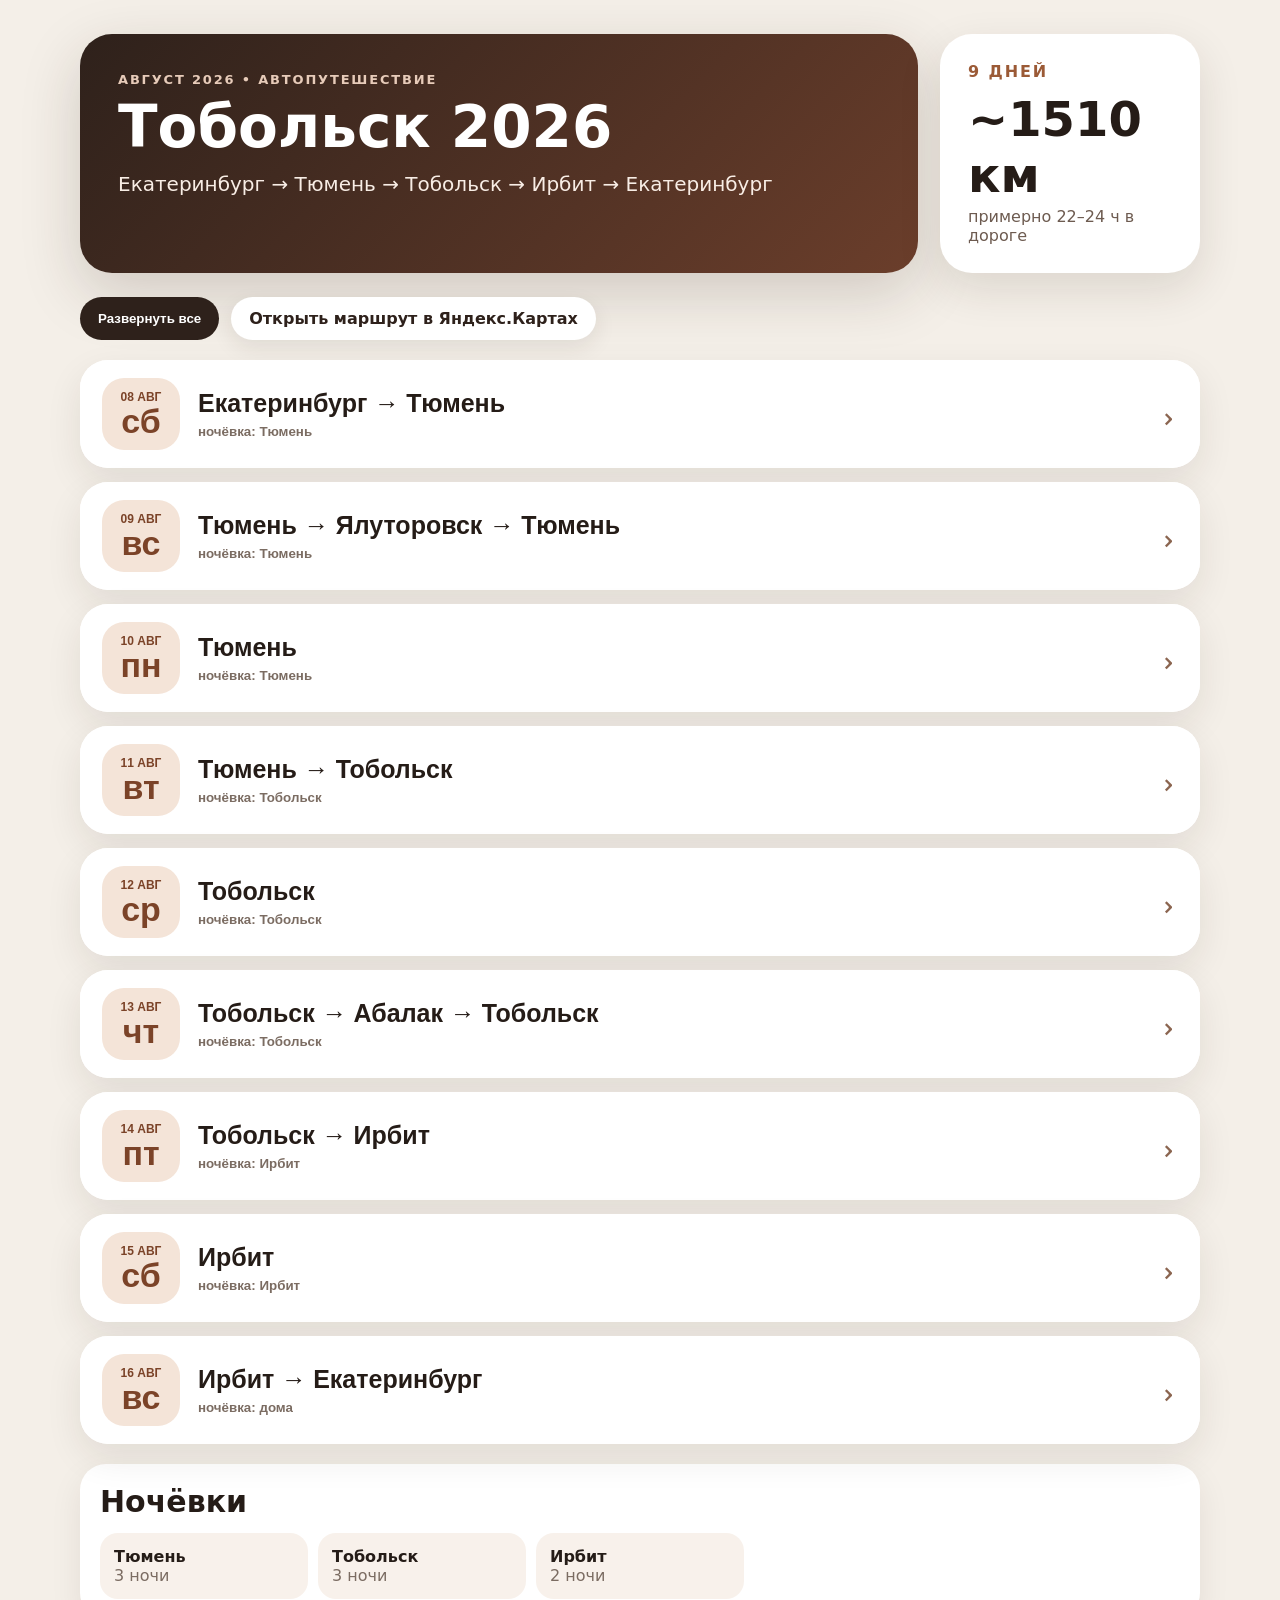
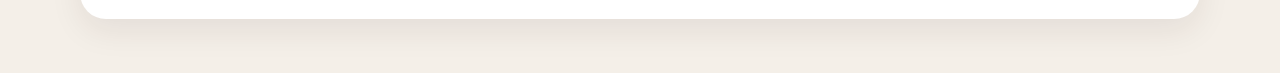
==== index.html @ da64b40c "Update index.html" ====
<!doctype html>
<html lang="ru">
<head>
  <meta charset="utf-8" />
  <meta name="viewport" content="width=device-width, initial-scale=1" />
  <title>Тобольск 2026</title>
  <link rel="stylesheet" href="styles.css" />
</head>
<body>
  <main class="page">
    <header class="hero">
      <div>
        <p class="eyebrow">август 2026 • автопутешествие</p>
        <h1>Тобольск 2026</h1>
        <p class="lead">Екатеринбург → Тюмень → Тобольск → Ирбит → Екатеринбург</p>
      </div>
      <div class="hero-card">
        <span>9 дней</span>
        <strong>~1510 км</strong>
        <small>примерно 22–24 ч в дороге</small>
      </div>
    </header>

    <section class="controls">
      <button id="toggleAll"><span id="toggleAllText">Развернуть все</span></button>
      <a class="map" href="https://yandex.ru/maps/?mode=routes&rtext=56.838011%2C60.597465~57.153033%2C65.534328~56.654728%2C66.312299~57.153033%2C65.534328~58.200024%2C68.263522~58.128611%2C68.594444~58.200024%2C68.263522~57.683819%2C63.057663~56.838011%2C60.597465&rtt=auto&z=6" target="_blank" rel="noreferrer">Открыть маршрут в Яндекс.Картах</a>
    </section>

    <section class="route">

  <section class="day-card" data-city="Тюмень">
    <button class="day-head" aria-expanded="true">
      <div class="date">
        <span>08 авг</span>
        <strong>сб</strong>
      </div>
      <div class="head-text">
        <h2>Екатеринбург → Тюмень</h2>
        <p>ночёвка: Тюмень</p>
      </div>
      <div class="chevron">⌄</div>
    </button>

    <div class="day-body">
      <ol class="timeline">

        <li>
          <div class="time">10:00</div>
          <div class="event">
            <span>выезд из Екатеринбурга, дорога в Тюмень</span>
            <div class="meta">
              <span class="pill">330 км</span>
              <span class="pill">5 ч</span>
            </div>
          </div>
        </li>

        <li>
          <div class="time">16:00</div>
          <div class="event">
            <span>заселение в гостиницу</span>
            <div class="meta"></div>
          </div>
        </li>

        <li>
          <div class="time">вечер</div>
          <div class="event">
            <span>набережная реки Туры, Мост Влюблённых, прогулка по центру</span>
          </div>
        </li>

      </ol>
    </div>
  </section>


  <section class="day-card" data-city="Тюмень">
    <button class="day-head" aria-expanded="true">
      <div class="date">
        <span>09 авг</span>
        <strong>вс</strong>
      </div>
      <div class="head-text">
        <h2>Тюмень → Ялуторовск → Тюмень</h2>
        <p>ночёвка: Тюмень</p>
      </div>
      <div class="chevron">⌄</div>
    </button>

    <div class="day-body">
      <ol class="timeline">

        <li>
          <div class="time">10:00</div>
          <div class="event">
            <span>выезд из Тюмени, дорога в Ялуторовск</span>
              <div class="meta">
              <span class="pill">70 км</span>
              <span class="pill">1 ч</span>
             
            <div class="meta"></div>
          </div>
          </div>
        </li>

        <li>
          <div class="time">день</div>
          <div class="event">
            <span>Ялуторовский острог, исторический центр, купеческие дома, музей декабристов</span>
          </div>
        </li>

        <li>
          <div class="time">18:00</div>
          <div class="event">
            <span>возвращение в Тюмень</span>
             <div class="meta">
              <span class="pill">70 км</span>
              <span class="pill">1 ч</span>
              </div> 
            <div class="meta"></div>
          </div>
        </li>

      </ol>
    </div>
  </section>


  <section class="day-card" data-city="Тюмень">
    <button class="day-head" aria-expanded="true">
      <div class="date">
        <span>10 авг</span>
        <strong>пн</strong>
      </div>
      <div class="head-text">
        <h2>Тюмень</h2>
        <p>ночёвка: Тюмень</p>
      </div>
      <div class="chevron">⌄</div>
    </button>

    <div class="day-body">
      <ol class="timeline">

        <li>
          <div class="time">утро</div>
          <div class="event">
            <span>пешеходная улица Дзержинского и улица Республики</span>
            <div class="meta"></div>
          </div>
        </li>

        <li>
          <div class="time">день</div>
          <div class="event">
            <span>купеческие кварталы, Свято-Троицкий монастырь, музеи</span>
          </div>
        </li>

        <li>
          <div class="time">вечер</div>
          <div class="event">
            <span>прогулка по центру</span>
            <div class="meta"></div>
          </div>
        </li>

      </ol>
    </div>
  </section>


  <section class="day-card" data-city="Тобольск">
    <button class="day-head" aria-expanded="true">
      <div class="date">
        <span>11 авг</span>
        <strong>вт</strong>
      </div>
      <div class="head-text">
        <h2>Тюмень → Тобольск</h2>
        <p>ночёвка: Тобольск</p>
      </div>
      <div class="chevron">⌄</div>
    </button>

    <div class="day-body">
      <ol class="timeline">

        <li>
          <div class="time">10:00</div>
          <div class="event">
            <span>выезд из Тюмени, дорога в Тобольск</span>
            <div class="meta">
              <span class="pill">250 км</span>
              <span class="pill">3,5–4 ч</span>
            </div>
          </div>
        </li>

        <li>
          <div class="time">15:00</div>
          <div class="event">
            <span>заселение Тобольск</span>
          </div>
        </li>

        <li>
          <div class="time">вечер</div>
          <div class="event">
            <span>Красная площадь, Кремль снаружи, смотровые площадки, виды на р.Иртыш</span>
          </div>
        </li>

      </ol>
    </div>
  </section>


  <section class="day-card" data-city="Тобольск">
    <button class="day-head" aria-expanded="true">
      <div class="date">
        <span>12 авг</span>
        <strong>ср</strong>
      </div>
      <div class="head-text">
        <h2>Тобольск</h2>
        <p>ночёвка: Тобольск</p>
      </div>
      <div class="chevron">⌄</div>
    </button>

    <div class="day-body">
      <ol class="timeline">

        <li>
          <div class="time">10:00</div>
          <div class="event">
            <span>Тобольский кремль: Софийский собор, музейная часть кремля, Гостиный двор</span>
            <div class="meta"></div>
          </div>
        </li>

        <li>
          <div class="time">15:00</div>
          <div class="event">
            <span>Прямской взвоз, Нижний посад, Тюремный замок</span>
            <div class="meta"></div>
          </div>
        </li>

        <li>
          <div class="time">вечер</div>
          <div class="event">
            <span>Сад Ермака, прогулка по историческому центру</span>
            <div class="meta"></div>
          </div>
        </li>

      </ol>
    </div>
  </section>


  <section class="day-card" data-city="Тобольск">
    <button class="day-head" aria-expanded="true">
      <div class="date">
        <span>13 авг</span>
        <strong>чт</strong>
      </div>
      <div class="head-text">
        <h2>Тобольск → Абалак → Тобольск</h2>
        <p>ночёвка: Тобольск</p>
      </div>
      <div class="chevron">⌄</div>
    </button>

    <div class="day-body">
      <ol class="timeline">

        <li>
          <div class="time">10:00</div>
          <div class="event">
            <span>выезд из Тобольска, дорога в Абалак</span>
            <div class="meta">
              <span class="pill">30 км</span>
              <span class="pill">0.5 ч</span>
            </div>
          </div>
        </li>

        <li>
          <div class="time">день</div>
          <div class="event">
            <span>Абалакский Знаменский монастырь, обзорные площадки, высокий берег р.Иртыш</span>
            <div class="meta">
              
            </div>
          </div>
        </li>

        <li>
          <div class="time">17:00</div>
          <div class="event">
            <span>возвращение в Тобольск</span>
            <div class="meta">
              <span class="pill">30 км</span>
              <span class="pill">0.5 ч</span>
            </div>
          </div>
        </li>

      </ol>
    </div>
  </section>


  <section class="day-card" data-city="Ирбит">
    <button class="day-head" aria-expanded="true">
      <div class="date">
        <span>14 авг</span>
        <strong>пт</strong>
      </div>
      <div class="head-text">
        <h2>Тобольск → Ирбит</h2>
        <p>ночёвка: Ирбит</p>
      </div>
      <div class="chevron">⌄</div>
    </button>

    <div class="day-body">
      <ol class="timeline">

        <li>
          <div class="time">10:00</div>
          <div class="event">
            <span>выезд из Тобольска, дорога в Ирбит</span>
            <div class="meta">
              <span class="pill">540 км</span>
              <span class="pill">8 ч</span>
            </div>
          </div>
        </li>

        <li>
          <div class="time">20:00</div>
          <div class="event">
            <span>заселение Ирбит, отдых</span>
            <div class="meta"></div>
          </div>
        </li>

      </ol>
    </div>
  </section>


  <section class="day-card" data-city="Ирбит">
    <button class="day-head" aria-expanded="true">
      <div class="date">
        <span>15 авг</span>
        <strong>сб</strong>
      </div>
      <div class="head-text">
        <h2>Ирбит</h2>
        <p>ночёвка: Ирбит</p>
      </div>
      <div class="chevron">⌄</div>
    </button>

    <div class="day-body">
      <ol class="timeline">

        <li>
          <div class="time">утро</div>
          <div class="event">
            <span>Ирбитский государственный музей мотоциклов</span>
            <div class="meta"></div>
          </div>
        </li>

        <li>
          <div class="time">день</div>
          <div class="event">
            <span>музей истории Ирбитской ярмарки, старые торговые ряды, купеческая застройка</span>
            <div class="meta">
              <span class="pill">5–6 ч</span>
            </div>
          </div>
        </li>

        <li>
          <div class="time">вечер</div>
          <div class="event">
            <span>прогулка по центру</span>
            <div class="meta"></div>
          </div>
        </li>

      </ol>
    </div>
  </section>


  <section class="day-card" data-city="дома">
    <button class="day-head" aria-expanded="true">
      <div class="date">
        <span>16 авг</span>
        <strong>вс</strong>
      </div>
      <div class="head-text">
        <h2>Ирбит → Екатеринбург</h2>
        <p>ночёвка: дома</p>
      </div>
      <div class="chevron">⌄</div>
    </button>

    <div class="day-body">
      <ol class="timeline">


        <li>
          <div class="time">10:00</div>
          <div class="event">
            <span>выезд из Ирбита, дорога в Екатеринбург</span>
            <div class="meta">
              <span class="pill">200 км</span>
              <span class="pill">3 ч</span>
            </div>
          </div>
        </li>

        <li>
          <div class="time">вечер</div>
          <div class="event">
            <span>дом, милый дом</span>
            <div class="meta"></div>
          </div>
        </li>

      </ol>
    </div>
  </section>

</section>

    <section class="booking">
      <h2>Ночёвки</h2>
      <div class="nights">
        <div><strong>Тюмень</strong><span>3 ночи</span></div>
        <div><strong>Тобольск</strong><span>3 ночи</span></div>
        <div><strong>Ирбит</strong><span>2 ночи</span></div>
      </div>
    </section>
  </main>
  <script src="script.js"></script>
</body>
</html>
---- styles.css ----
*{box-sizing:border-box}body{margin:0;font-family:Inter,system-ui,-apple-system,BlinkMacSystemFont,"Segoe UI",sans-serif;background:#f4efe8;color:#251c17}.page{width:min(1120px,calc(100% - 32px));margin:0 auto;padding:34px 0 54px}.hero{display:grid;grid-template-columns:1fr 260px;gap:22px;align-items:stretch;margin-bottom:24px}.hero>div:first-child{background:linear-gradient(135deg,#2e211b,#6b3e2b);color:#fff;border-radius:32px;padding:38px;box-shadow:0 20px 60px rgba(49,31,20,.18)}.eyebrow{text-transform:uppercase;letter-spacing:.14em;font-weight:700;color:#e7cbb9;margin:0 0 14px;font-size:13px}.hero h1{font-size:clamp(30px, 5vw, 58px);line-height:.92;margin:0 0 16px}.lead{font-size:20px;line-height:1.45;max-width:760px;margin:0;color:#f8ede5}.hero-card{border-radius:32px;background:#fff;padding:28px;display:flex;flex-direction:column;justify-content:center;box-shadow:0 16px 44px rgba(49,31,20,.12)}.hero-card span{font-weight:800;color:#9b5a36;text-transform:uppercase;letter-spacing:.12em}.hero-card strong{font-size:48px;margin:10px 0 4px}.hero-card small{font-size:16px;color:#6d5b50}.controls{display:flex;gap:12px;flex-wrap:wrap;margin:16px 0 20px}.controls button,.map{border:0;background:#2e211b;color:#fff;border-radius:999px;padding:12px 18px;font-weight:800;text-decoration:none;cursor:pointer}.map{background:#fff;color:#2e211b;box-shadow:0 8px 22px rgba(49,31,20,.09)}.summary-grid{display:grid;grid-template-columns:repeat(3,1fr);gap:14px;margin-bottom:20px}.summary-grid article,.booking{background:#fff;border-radius:26px;padding:20px;box-shadow:0 12px 32px rgba(49,31,20,.08)}.summary-grid span{text-transform:uppercase;letter-spacing:.12em;color:#9b5a36;font-weight:800;font-size:12px}.summary-grid strong{display:block;font-size:24px;margin:8px 0}.summary-grid p{margin:0;color:#6d5b50}.route{display:grid;gap:14px}.day-card{background:#fff;border-radius:28px;overflow:hidden;box-shadow:0 14px 36px rgba(49,31,20,.09)}.day-head{width:100%;border:0;background:#fff;display:grid;grid-template-columns:78px 1fr 32px;gap:18px;align-items:center;padding:18px 22px;text-align:left;cursor:pointer;color:inherit}.date{height:72px;border-radius:22px;background:#f4e4d8;display:flex;flex-direction:column;align-items:center;justify-content:center;color:#7b4328}.date span{text-transform:uppercase;font-weight:800;font-size:12px}.date strong{font-size:34px;line-height:1}.head-text h2{font-size:25px;margin:0 0 6px}.head-text p{margin:0;color:#7b6c62;font-weight:650}.chevron{font-size:28px;color:#8b6550;transition:.2s}.day-card.collapsed .chevron{transform:rotate(-90deg)}.day-card.collapsed .day-body{display:none}.day-body{padding:0 22px 22px 118px}.timeline{list-style:none;margin:0;padding:0;border-left:2px solid #ead8cb}.timeline li{display:grid;grid-template-columns:86px 1fr;gap:14px;position:relative;padding:0 0 18px 20px}.timeline li:before{content:"";position:absolute;left:-7px;top:6px;width:12px;height:12px;border-radius:50%;background:#9b5a36}.time{font-weight:900;color:#9b5a36}.event span{font-size:17px}.meta{display:flex;gap:8px;margin-top:8px}.pill{display:inline-flex;background:#f5eee8;color:#5c4639;padding:5px 10px;border-radius:999px;font-weight:800;font-size:13px}.booking{margin-top:20px}.booking h2{margin:0 0 14px;font-size:30px}.nights{display:grid;grid-template-columns:repeat(5,1fr);gap:10px}.nights div{background:#f8f1eb;border-radius:18px;padding:14px}.nights strong{display:block}.nights span{color:#7b6c62}@media(max-width:760px){.page{width:min(100% - 20px,1120px);padding-top:12px}.hero{grid-template-columns:1fr}.hero>div:first-child{padding:28px;border-radius:26px}.summary-grid,.nights{grid-template-columns:1fr}.day-head{grid-template-columns:64px 1fr 24px;padding:14px}.date{height:62px}.day-body{padding:0 14px 18px 86px}.timeline li{grid-template-columns:1fr}.time{margin-bottom:-8px}.hero-card strong{font-size:38px}}

.map-section {
  margin: 22px 0 26px;
}

.map-section h2 {
  margin: 0 0 14px;
  font-size: 26px;
}

.map-frame {
  overflow: hidden;
  border-radius: 28px;
  border: 1px solid rgba(45, 42, 36, 0.12);
  box-shadow: 0 20px 60px rgba(45, 42, 36, 0.10);
  background: #fff;
}

.map-frame iframe {
  display: block;
}

.day-card.collapsed .day-body {
  display: none;
}
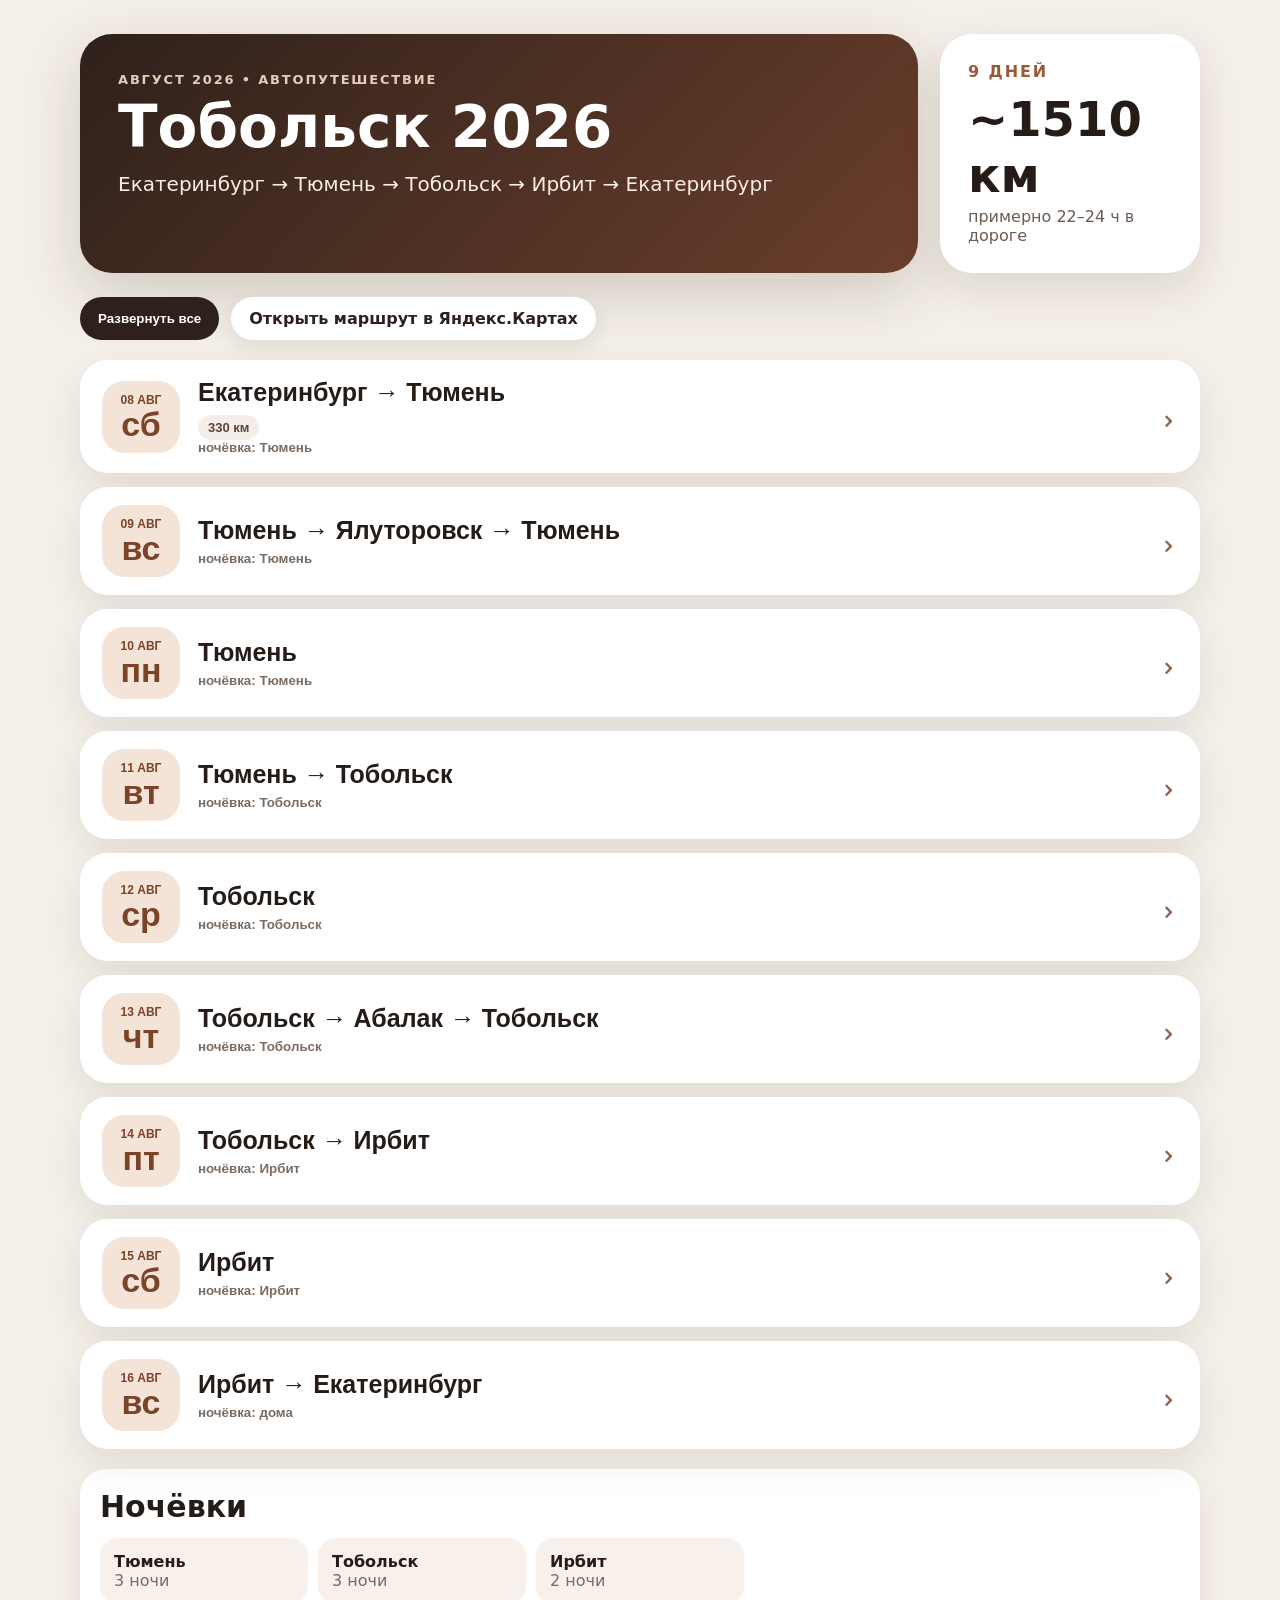
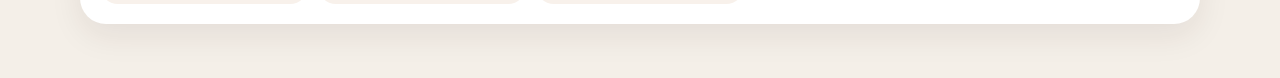
==== commit 1c0cda5b: "Update index.html" ====
--- a/index.html
+++ b/index.html
@@ -36,6 +36,7 @@
       </div>
       <div class="head-text">
         <h2>Екатеринбург → Тюмень</h2>
+        <div class="meta"><span class="pill">330 км</span></div>
         <p>ночёвка: Тюмень</p>
       </div>
       <div class="chevron">⌄</div>
@@ -194,7 +195,7 @@
             <span>выезд из Тюмени, дорога в Тобольск</span>
             <div class="meta">
               <span class="pill">250 км</span>
-              <span class="pill">3,5–4 ч</span>
+              <span class="pill">4 ч</span>
             </div>
           </div>
         </li>
@@ -385,7 +386,7 @@
           <div class="event">
             <span>музей истории Ирбитской ярмарки, старые торговые ряды, купеческая застройка</span>
             <div class="meta">
-              <span class="pill">5–6 ч</span>
+            
             </div>
           </div>
         </li>
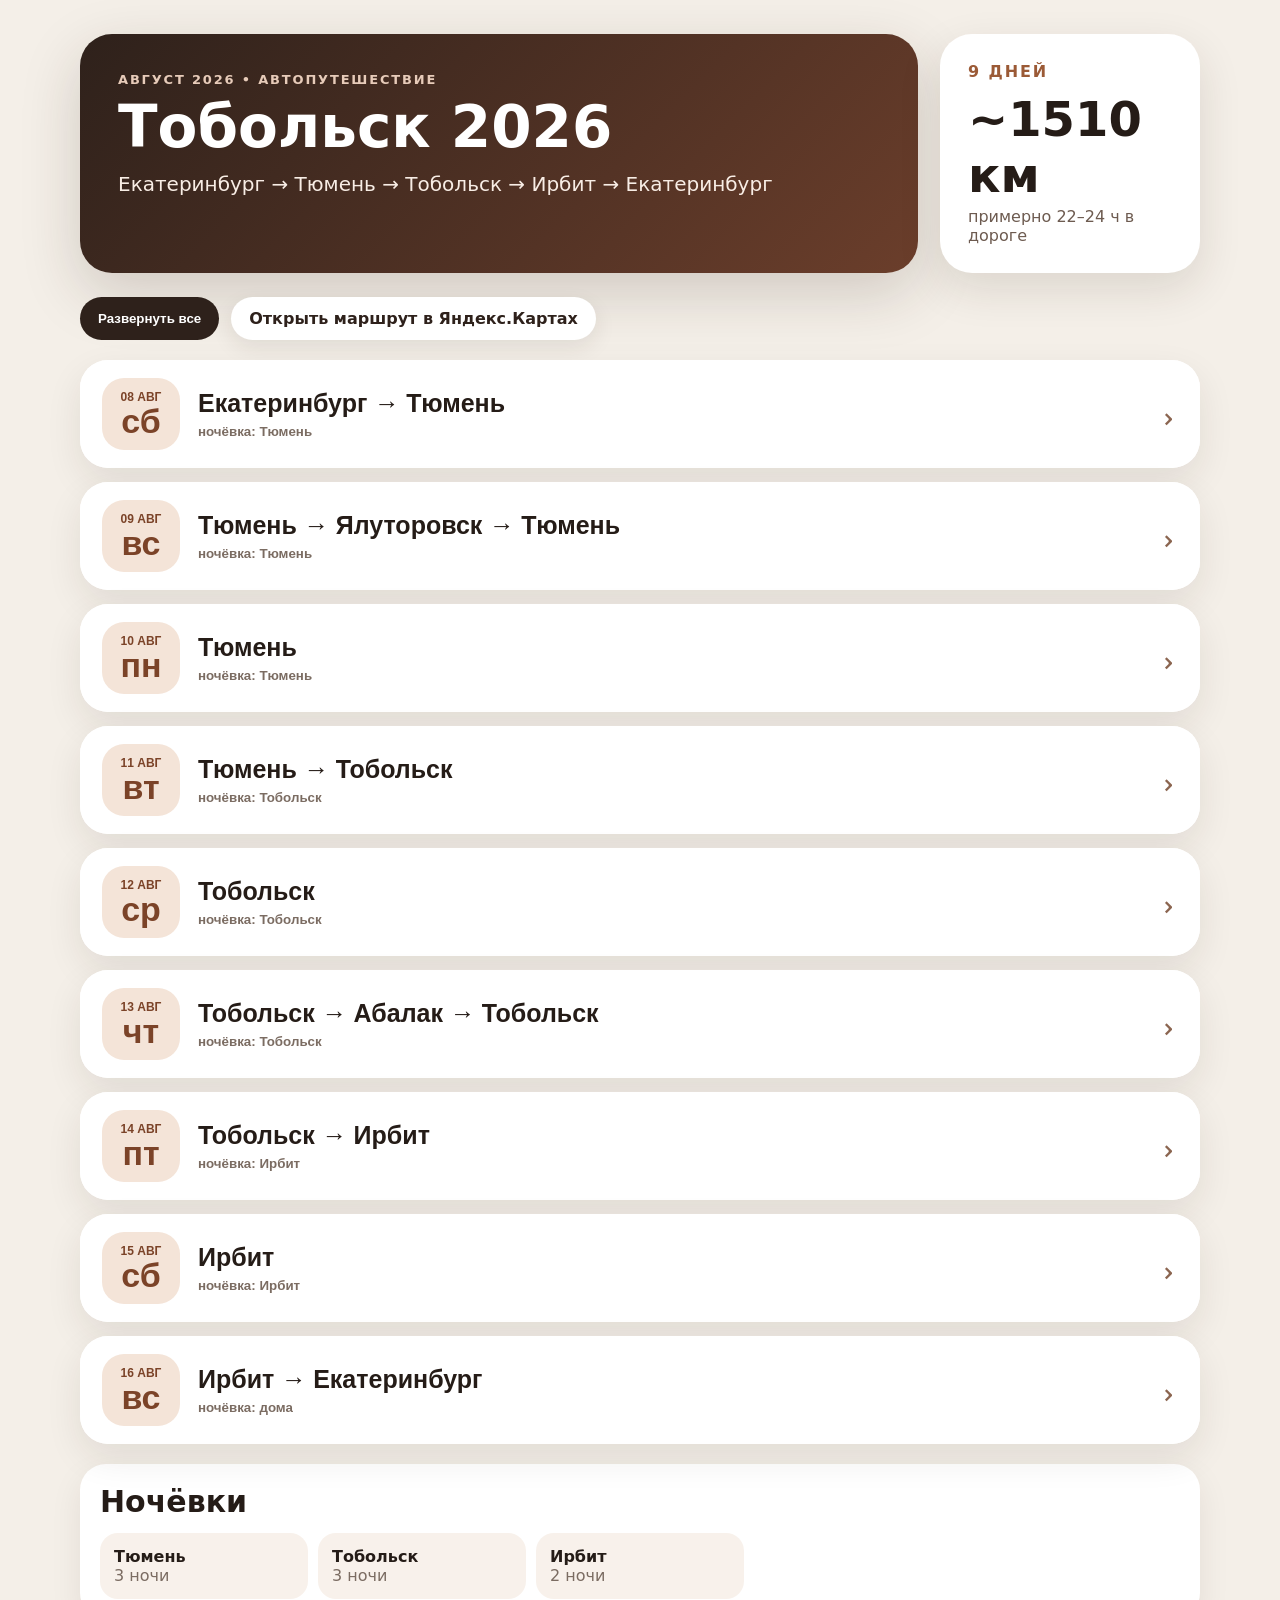
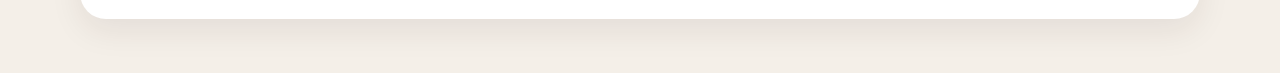
==== commit d4701501: "Update index.html" ====
--- a/index.html
+++ b/index.html
@@ -36,7 +36,6 @@
       </div>
       <div class="head-text">
         <h2>Екатеринбург → Тюмень</h2>
-        <div class="meta"><span class="pill">330 км</span></div>
         <p>ночёвка: Тюмень</p>
       </div>
       <div class="chevron">⌄</div>
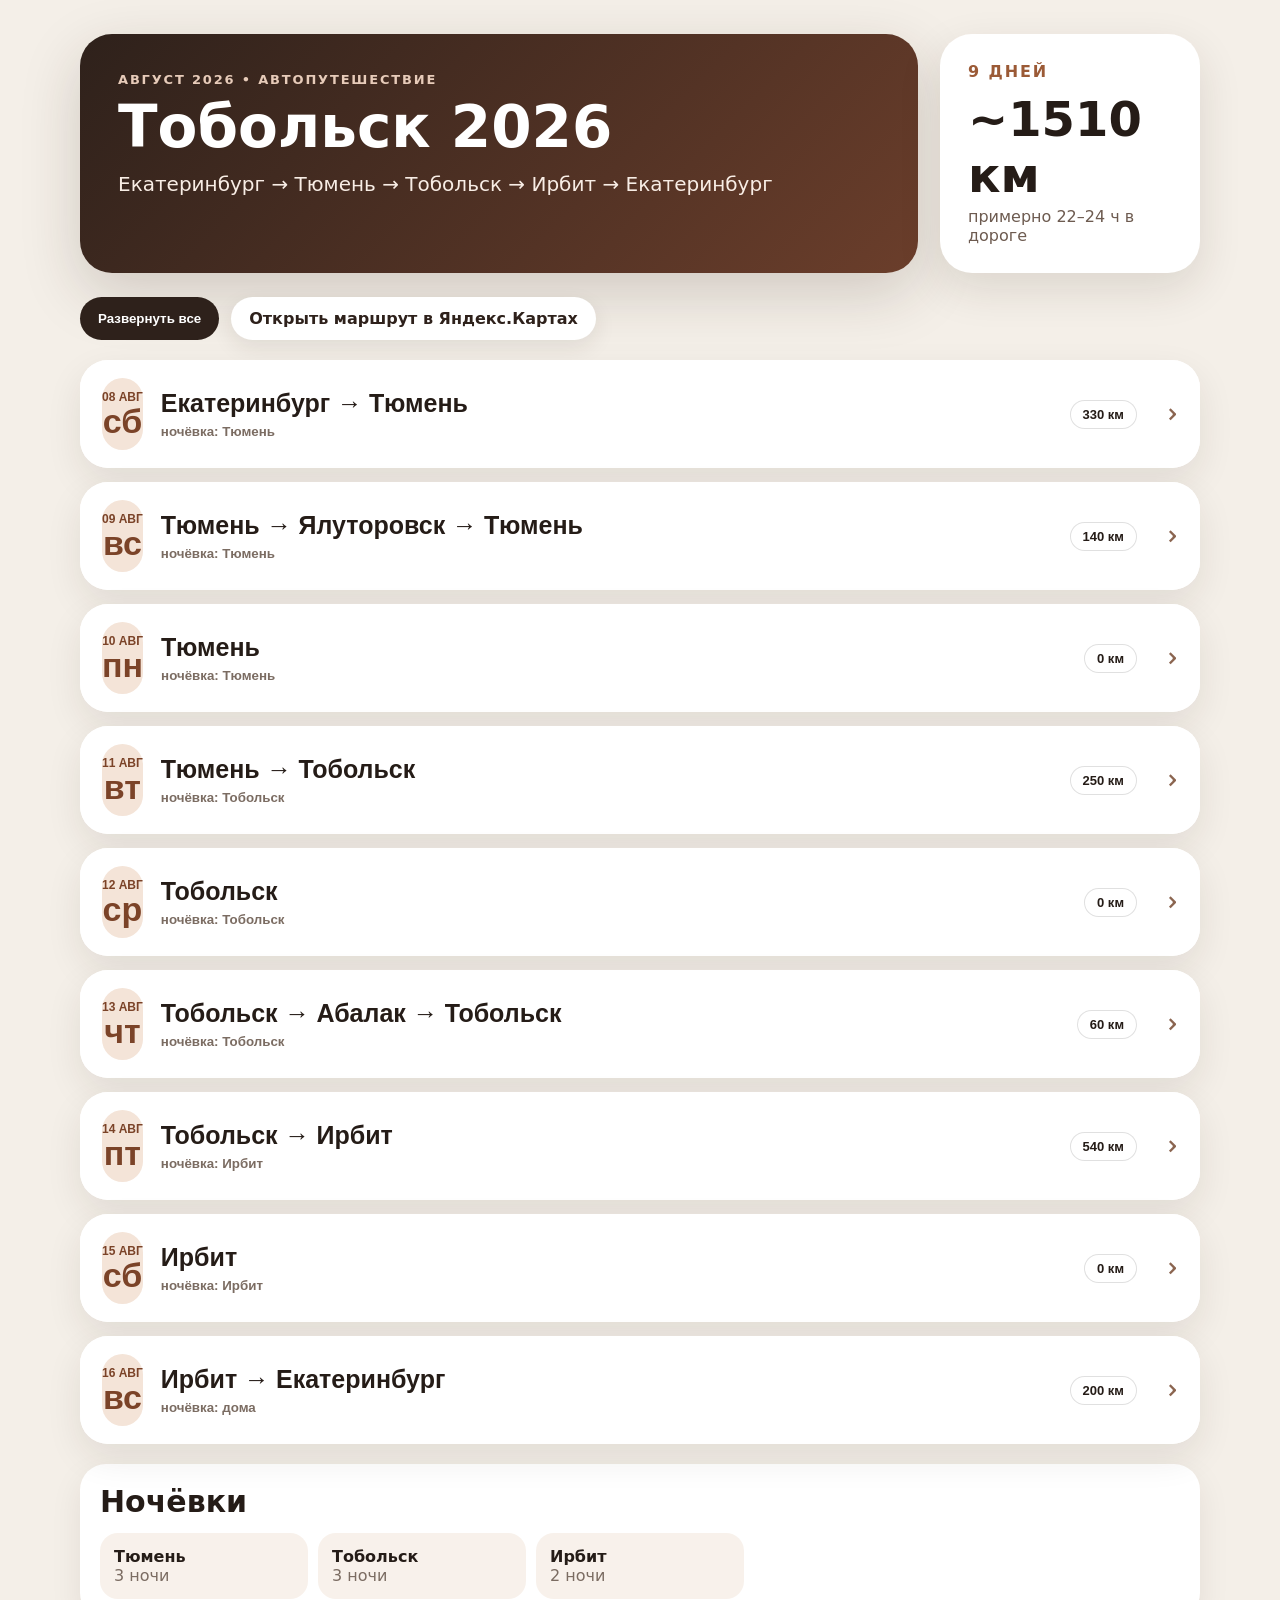
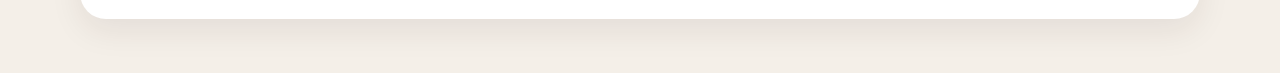
==== commit 51c1694c: "Update index.html" ====
--- a/index.html
+++ b/index.html
@@ -38,6 +38,7 @@
         <h2>Екатеринбург → Тюмень</h2>
         <p>ночёвка: Тюмень</p>
       </div>
+      <div class="day-distance">330 км</div>
       <div class="chevron">⌄</div>
     </button>
 
@@ -85,6 +86,7 @@
         <h2>Тюмень → Ялуторовск → Тюмень</h2>
         <p>ночёвка: Тюмень</p>
       </div>
+      <div class="day-distance">140 км</div>
       <div class="chevron">⌄</div>
     </button>
 
@@ -138,6 +140,7 @@
         <h2>Тюмень</h2>
         <p>ночёвка: Тюмень</p>
       </div>
+      <div class="day-distance">0 км</div>
       <div class="chevron">⌄</div>
     </button>
 
@@ -182,6 +185,7 @@
         <h2>Тюмень → Тобольск</h2>
         <p>ночёвка: Тобольск</p>
       </div>
+      <div class="day-distance">250 км</div>
       <div class="chevron">⌄</div>
     </button>
 
@@ -228,6 +232,7 @@
         <h2>Тобольск</h2>
         <p>ночёвка: Тобольск</p>
       </div>
+      <div class="day-distance">0 км</div>
       <div class="chevron">⌄</div>
     </button>
 
@@ -273,6 +278,7 @@
         <h2>Тобольск → Абалак → Тобольск</h2>
         <p>ночёвка: Тобольск</p>
       </div>
+      <div class="day-distance">60 км</div>
       <div class="chevron">⌄</div>
     </button>
 
@@ -326,6 +332,7 @@
         <h2>Тобольск → Ирбит</h2>
         <p>ночёвка: Ирбит</p>
       </div>
+      <div class="day-distance">540 км</div>
       <div class="chevron">⌄</div>
     </button>
 
@@ -366,6 +373,7 @@
         <h2>Ирбит</h2>
         <p>ночёвка: Ирбит</p>
       </div>
+      <div class="day-distance">0 км</div>
       <div class="chevron">⌄</div>
     </button>
 
@@ -413,6 +421,7 @@
         <h2>Ирбит → Екатеринбург</h2>
         <p>ночёвка: дома</p>
       </div>
+      <div class="day-distance">200 км</div>
       <div class="chevron">⌄</div>
     </button>
 
--- a/styles.css
+++ b/styles.css
@@ -24,3 +24,23 @@
 .day-card.collapsed .day-body {
   display: none;
 }
+
+.day-head {
+  display: flex;
+  align-items: center;
+}
+
+.head-text {
+  flex: 1;
+}
+
+.day-distance {
+  margin-left: auto;
+  padding: 6px 12px;
+  border-radius: 999px;
+  border: 1px solid rgba(0,0,0,.12);
+  background: rgba(255,255,255,.7);
+  font-size: 13px;
+  font-weight: 600;
+  white-space: nowrap;
+}
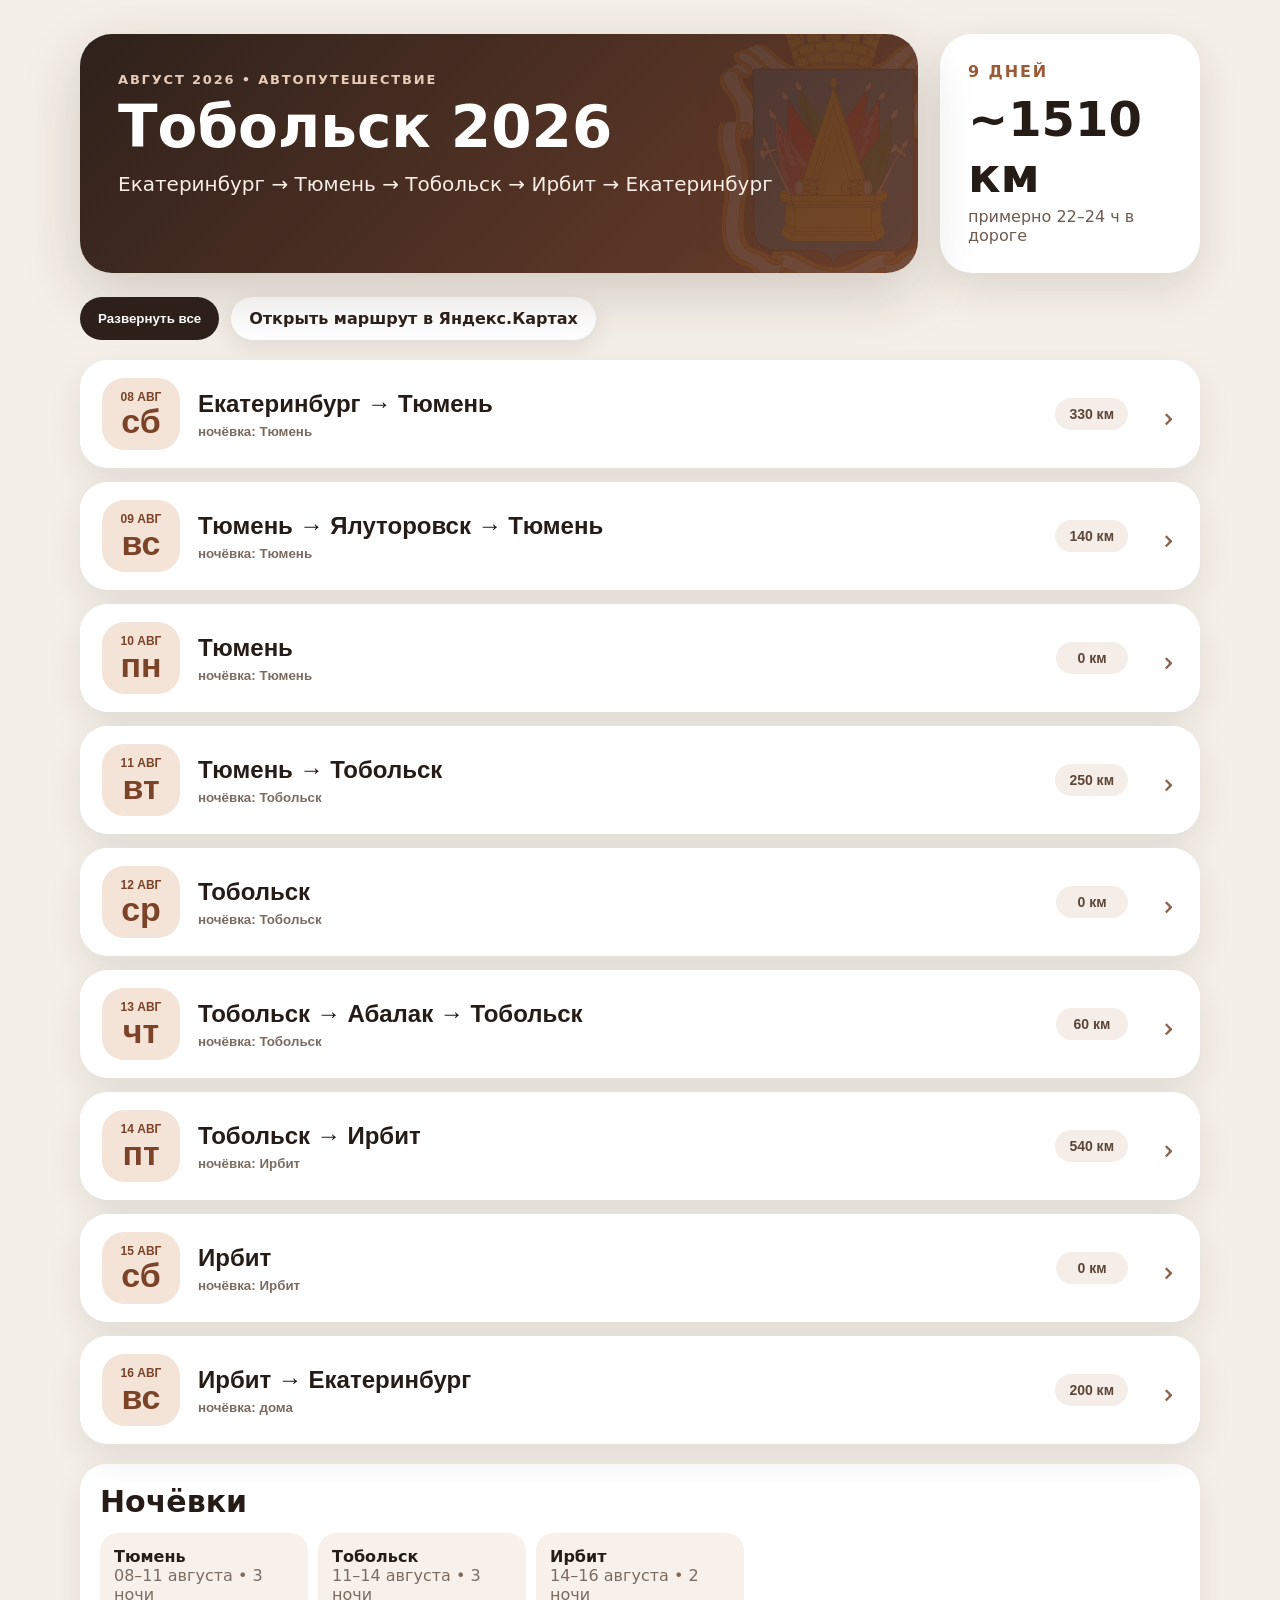
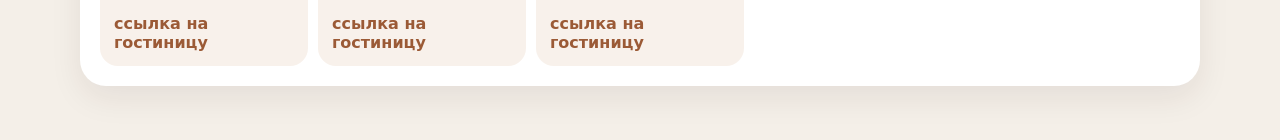
==== commit 27b2c93c: "Update index.html" ====
--- a/index.html
+++ b/index.html
@@ -455,13 +455,36 @@
 </section>
 
     <section class="booking">
-      <h2>Ночёвки</h2>
-      <div class="nights">
-        <div><strong>Тюмень</strong><span>3 ночи</span></div>
-        <div><strong>Тобольск</strong><span>3 ночи</span></div>
-        <div><strong>Ирбит</strong><span>2 ночи</span></div>
-      </div>
-    </section>
+  <h2>Ночёвки</h2>
+
+  <div class="nights">
+
+    <div>
+      <strong>Тюмень</strong>
+      <span>08–11 августа • 3 ночи</span>
+      <a href="#" target="_blank" rel="noreferrer">
+        ссылка на гостиницу
+      </a>
+    </div>
+
+    <div>
+      <strong>Тобольск</strong>
+      <span>11–14 августа • 3 ночи</span>
+      <a href="#" target="_blank" rel="noreferrer">
+        ссылка на гостиницу
+      </a>
+    </div>
+
+    <div>
+      <strong>Ирбит</strong>
+      <span>14–16 августа • 2 ночи</span>
+      <a href="#" target="_blank" rel="noreferrer">
+        ссылка на гостиницу
+      </a>
+    </div>
+
+  </div>
+</section>
   </main>
   <script src="script.js"></script>
 </body>
--- a/styles.css
+++ b/styles.css
@@ -1,46 +1,418 @@
-*{box-sizing:border-box}body{margin:0;font-family:Inter,system-ui,-apple-system,BlinkMacSystemFont,"Segoe UI",sans-serif;background:#f4efe8;color:#251c17}.page{width:min(1120px,calc(100% - 32px));margin:0 auto;padding:34px 0 54px}.hero{display:grid;grid-template-columns:1fr 260px;gap:22px;align-items:stretch;margin-bottom:24px}.hero>div:first-child{background:linear-gradient(135deg,#2e211b,#6b3e2b);color:#fff;border-radius:32px;padding:38px;box-shadow:0 20px 60px rgba(49,31,20,.18)}.eyebrow{text-transform:uppercase;letter-spacing:.14em;font-weight:700;color:#e7cbb9;margin:0 0 14px;font-size:13px}.hero h1{font-size:clamp(30px, 5vw, 58px);line-height:.92;margin:0 0 16px}.lead{font-size:20px;line-height:1.45;max-width:760px;margin:0;color:#f8ede5}.hero-card{border-radius:32px;background:#fff;padding:28px;display:flex;flex-direction:column;justify-content:center;box-shadow:0 16px 44px rgba(49,31,20,.12)}.hero-card span{font-weight:800;color:#9b5a36;text-transform:uppercase;letter-spacing:.12em}.hero-card strong{font-size:48px;margin:10px 0 4px}.hero-card small{font-size:16px;color:#6d5b50}.controls{display:flex;gap:12px;flex-wrap:wrap;margin:16px 0 20px}.controls button,.map{border:0;background:#2e211b;color:#fff;border-radius:999px;padding:12px 18px;font-weight:800;text-decoration:none;cursor:pointer}.map{background:#fff;color:#2e211b;box-shadow:0 8px 22px rgba(49,31,20,.09)}.summary-grid{display:grid;grid-template-columns:repeat(3,1fr);gap:14px;margin-bottom:20px}.summary-grid article,.booking{background:#fff;border-radius:26px;padding:20px;box-shadow:0 12px 32px rgba(49,31,20,.08)}.summary-grid span{text-transform:uppercase;letter-spacing:.12em;color:#9b5a36;font-weight:800;font-size:12px}.summary-grid strong{display:block;font-size:24px;margin:8px 0}.summary-grid p{margin:0;color:#6d5b50}.route{display:grid;gap:14px}.day-card{background:#fff;border-radius:28px;overflow:hidden;box-shadow:0 14px 36px rgba(49,31,20,.09)}.day-head{width:100%;border:0;background:#fff;display:grid;grid-template-columns:78px 1fr 32px;gap:18px;align-items:center;padding:18px 22px;text-align:left;cursor:pointer;color:inherit}.date{height:72px;border-radius:22px;background:#f4e4d8;display:flex;flex-direction:column;align-items:center;justify-content:center;color:#7b4328}.date span{text-transform:uppercase;font-weight:800;font-size:12px}.date strong{font-size:34px;line-height:1}.head-text h2{font-size:25px;margin:0 0 6px}.head-text p{margin:0;color:#7b6c62;font-weight:650}.chevron{font-size:28px;color:#8b6550;transition:.2s}.day-card.collapsed .chevron{transform:rotate(-90deg)}.day-card.collapsed .day-body{display:none}.day-body{padding:0 22px 22px 118px}.timeline{list-style:none;margin:0;padding:0;border-left:2px solid #ead8cb}.timeline li{display:grid;grid-template-columns:86px 1fr;gap:14px;position:relative;padding:0 0 18px 20px}.timeline li:before{content:"";position:absolute;left:-7px;top:6px;width:12px;height:12px;border-radius:50%;background:#9b5a36}.time{font-weight:900;color:#9b5a36}.event span{font-size:17px}.meta{display:flex;gap:8px;margin-top:8px}.pill{display:inline-flex;background:#f5eee8;color:#5c4639;padding:5px 10px;border-radius:999px;font-weight:800;font-size:13px}.booking{margin-top:20px}.booking h2{margin:0 0 14px;font-size:30px}.nights{display:grid;grid-template-columns:repeat(5,1fr);gap:10px}.nights div{background:#f8f1eb;border-radius:18px;padding:14px}.nights strong{display:block}.nights span{color:#7b6c62}@media(max-width:760px){.page{width:min(100% - 20px,1120px);padding-top:12px}.hero{grid-template-columns:1fr}.hero>div:first-child{padding:28px;border-radius:26px}.summary-grid,.nights{grid-template-columns:1fr}.day-head{grid-template-columns:64px 1fr 24px;padding:14px}.date{height:62px}.day-body{padding:0 14px 18px 86px}.timeline li{grid-template-columns:1fr}.time{margin-bottom:-8px}.hero-card strong{font-size:38px}}
-
-.map-section {
-  margin: 22px 0 26px;
-}
-
-.map-section h2 {
+* {
+  box-sizing: border-box;
+}
+
+body {
+  margin: 0;
+  font-family: Inter, system-ui, -apple-system, BlinkMacSystemFont, "Segoe UI", sans-serif;
+  background: #f4efe8;
+  color: #251c17;
+}
+
+.page {
+  width: min(1120px, calc(100% - 32px));
+  margin: 0 auto;
+  padding: 34px 0 54px;
+}
+
+.hero {
+  display: grid;
+  grid-template-columns: 1fr 260px;
+  gap: 22px;
+  align-items: stretch;
+  margin-bottom: 24px;
+}
+
+.hero > div:first-child {
+  position: relative;
+  overflow: hidden;
+
+  background: linear-gradient(135deg, #2e211b, #6b3e2b);
+  color: #fff;
+  border-radius: 32px;
+  padding: 38px;
+  box-shadow: 0 20px 60px rgba(49, 31, 20, 0.18);
+}
+
+.eyebrow {
+  text-transform: uppercase;
+  letter-spacing: 0.14em;
+  font-weight: 700;
+  color: #e7cbb9;
   margin: 0 0 14px;
-  font-size: 26px;
-}
-
-.map-frame {
+  font-size: 13px;
+}
+
+.hero h1 {
+  font-size: clamp(30px, 5vw, 58px);
+  line-height: 0.92;
+  margin: 0 0 16px;
+}
+
+.lead {
+  font-size: 20px;
+  line-height: 1.45;
+  max-width: 760px;
+  margin: 0;
+  color: #f8ede5;
+}
+
+.hero-card {
+  border-radius: 32px;
+  background: #fff;
+  padding: 28px;
+  display: flex;
+  flex-direction: column;
+  justify-content: center;
+  box-shadow: 0 16px 44px rgba(49, 31, 20, 0.12);
+}
+
+.hero-card span {
+  font-weight: 800;
+  color: #9b5a36;
+  text-transform: uppercase;
+  letter-spacing: 0.12em;
+}
+
+.hero-card strong {
+  font-size: 48px;
+  margin: 10px 0 4px;
+}
+
+.hero-card small {
+  font-size: 16px;
+  color: #6d5b50;
+}
+
+.controls {
+  display: flex;
+  gap: 12px;
+  flex-wrap: wrap;
+  margin: 16px 0 20px;
+}
+
+.controls button,
+.map {
+  border: 0;
+  background: #2e211b;
+  color: #fff;
+  border-radius: 999px;
+  padding: 12px 18px;
+  font-weight: 800;
+  text-decoration: none;
+  cursor: pointer;
+}
+
+.map {
+  background: #fff;
+  color: #2e211b;
+  box-shadow: 0 8px 22px rgba(49, 31, 20, 0.09);
+}
+
+.summary-grid {
+  display: grid;
+  grid-template-columns: repeat(3, 1fr);
+  gap: 14px;
+  margin-bottom: 20px;
+}
+
+.summary-grid article,
+.booking {
+  background: #fff;
+  border-radius: 26px;
+  padding: 20px;
+  box-shadow: 0 12px 32px rgba(49, 31, 20, 0.08);
+}
+
+.summary-grid span {
+  text-transform: uppercase;
+  letter-spacing: 0.12em;
+  color: #9b5a36;
+  font-weight: 800;
+  font-size: 12px;
+}
+
+.summary-grid strong {
+  display: block;
+  font-size: 24px;
+  margin: 8px 0;
+}
+
+.summary-grid p {
+  margin: 0;
+  color: #6d5b50;
+}
+
+.route {
+  display: grid;
+  gap: 14px;
+}
+
+.day-card {
+  background: #fff;
+  border-radius: 28px;
   overflow: hidden;
-  border-radius: 28px;
-  border: 1px solid rgba(45, 42, 36, 0.12);
-  box-shadow: 0 20px 60px rgba(45, 42, 36, 0.10);
+  box-shadow: 0 14px 36px rgba(49, 31, 20, 0.09);
+}
+
+.day-head {
+  width: 100%;
+  border: 0;
   background: #fff;
-}
-
-.map-frame iframe {
-  display: block;
+
+  display: grid;
+  grid-template-columns: 78px 1fr auto 32px;
+  gap: 18px;
+  align-items: center;
+
+  padding: 18px 22px;
+  text-align: left;
+  cursor: pointer;
+  color: inherit;
+}
+
+.date {
+  height: 72px;
+  border-radius: 22px;
+  background: #f4e4d8;
+
+  display: flex;
+  flex-direction: column;
+  align-items: center;
+  justify-content: center;
+
+  color: #7b4328;
+}
+
+.date span {
+  text-transform: uppercase;
+  font-weight: 800;
+  font-size: 12px;
+}
+
+.date strong {
+  font-size: 34px;
+  line-height: 1;
+}
+
+.head-text h2 {
+  font-size: clamp(20px, 2vw, 24px);
+  margin: 0 0 6px;
+}
+
+.head-text p {
+  margin: 0;
+  color: #7b6c62;
+  font-weight: 650;
+}
+
+.day-distance {
+  display: inline-flex;
+  align-items: center;
+  justify-content: center;
+
+  min-width: 72px;
+  padding: 8px 14px;
+
+  border-radius: 999px;
+  background: #f5eee8;
+  color: #5c4639;
+
+  font-size: 14px;
+  font-weight: 800;
+  white-space: nowrap;
+}
+
+.chevron {
+  font-size: 28px;
+  color: #8b6550;
+  transition: 0.2s;
+}
+
+.day-card.collapsed .chevron {
+  transform: rotate(-90deg);
 }
 
 .day-card.collapsed .day-body {
   display: none;
 }
 
-.day-head {
+.day-body {
+  padding: 0 22px 22px 118px;
+}
+
+.timeline {
+  list-style: none;
+  margin: 0;
+  padding: 0;
+  border-left: 2px solid #ead8cb;
+}
+
+.timeline li {
+  display: grid;
+  grid-template-columns: 86px 1fr;
+  gap: 14px;
+  position: relative;
+  padding: 0 0 18px 20px;
+}
+
+.timeline li::before {
+  content: "";
+  position: absolute;
+  left: -7px;
+  top: 6px;
+
+  width: 12px;
+  height: 12px;
+
+  border-radius: 50%;
+  background: #9b5a36;
+}
+
+.time {
+  font-weight: 900;
+  color: #9b5a36;
+}
+
+.event span {
+  font-size: 17px;
+}
+
+.meta {
   display: flex;
-  align-items: center;
-}
-
-.head-text {
-  flex: 1;
-}
-
-.day-distance {
-  margin-left: auto;
-  padding: 6px 12px;
+  gap: 8px;
+  margin-top: 8px;
+}
+
+.pill {
+  display: inline-flex;
+  background: #f5eee8;
+  color: #5c4639;
+  padding: 5px 10px;
   border-radius: 999px;
-  border: 1px solid rgba(0,0,0,.12);
-  background: rgba(255,255,255,.7);
+  font-weight: 800;
   font-size: 13px;
-  font-weight: 600;
-  white-space: nowrap;
-}
+}
+
+.booking {
+  margin-top: 20px;
+}
+
+.booking h2 {
+  margin: 0 0 14px;
+  font-size: 30px;
+}
+
+.nights {
+  display: grid;
+  grid-template-columns: repeat(5, 1fr);
+  gap: 10px;
+}
+
+.nights div {
+  background: #f8f1eb;
+  border-radius: 18px;
+  padding: 14px;
+}
+
+.nights strong {
+  display: block;
+}
+
+.nights span {
+  color: #7b6c62;
+}
+
+@media (max-width: 760px) {
+  .page {
+    width: min(100% - 20px, 1120px);
+    padding-top: 12px;
+  }
+
+  .hero {
+    grid-template-columns: 1fr;
+  }
+
+  .hero > div:first-child {
+    padding: 28px;
+    border-radius: 26px;
+  }
+
+  .summary-grid,
+  .nights {
+    grid-template-columns: 1fr;
+  }
+
+  .day-head {
+    grid-template-columns: 64px 1fr auto 24px;
+    gap: 10px;
+    padding: 14px;
+  }
+
+  .date {
+    height: 62px;
+  }
+
+  .day-distance {
+    min-width: 56px;
+    padding: 6px 10px;
+    font-size: 12px;
+  }
+
+  .day-body {
+    padding: 0 14px 18px 86px;
+  }
+
+  .timeline li {
+    grid-template-columns: 1fr;
+  }
+
+  .time {
+    margin-bottom: -8px;
+  }
+
+  .hero-card strong {
+    font-size: 38px;
+  }
+}
+
+.hero > div:first-child::after {
+  content: "";
+
+  position: absolute;
+
+  right: -50px;
+  top: 50%;
+
+  width: 270px;
+  height: 270px;
+
+  transform: translateY(-50%);
+
+  background-image: url("images/tobolsk-coat.svg");
+  background-repeat: no-repeat;
+  background-position: center;
+  background-size: contain;
+
+  opacity: 0.08;
+
+  pointer-events: none;
+}
+
+.hero > div:first-child > * {
+  position: relative;
+  z-index: 2;
+}
+
+.nights a {
+  display: inline-block;
+  margin-top: 10px;
+
+  color: #9b5a36;
+  font-weight: 800;
+  text-decoration: none;
+}
+
+.nights a:hover {
+  text-decoration: underline;
+}
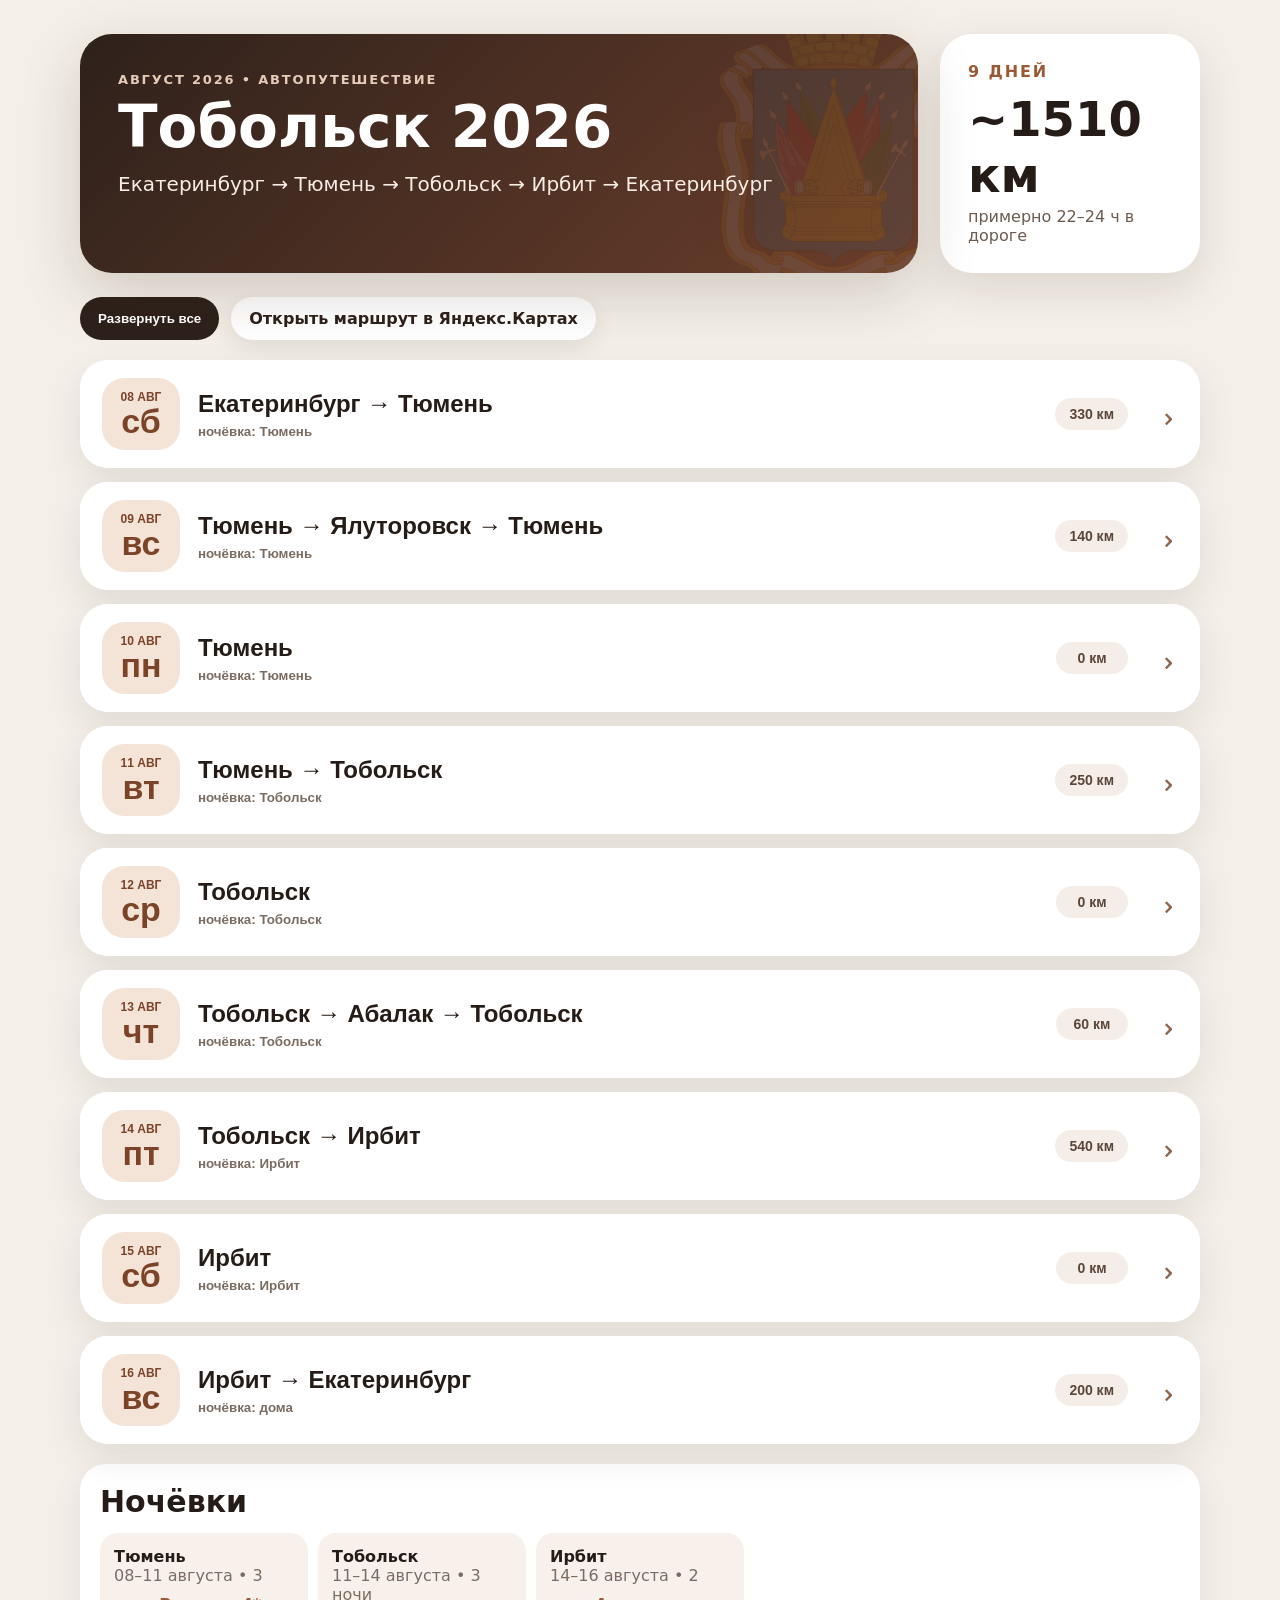
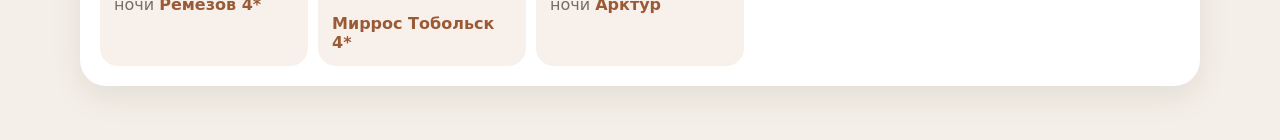
==== commit 396faeeb: "Update index.html" ====
--- a/index.html
+++ b/index.html
@@ -462,24 +462,24 @@
     <div>
       <strong>Тюмень</strong>
       <span>08–11 августа • 3 ночи</span>
-      <a href="#" target="_blank" rel="noreferrer">
-        ссылка на гостиницу
+      <a href="https://travel.yandex.ru/hotels/tyumen/remezov/?adults=1&checkinDate=2026-08-11&checkoutDate=2026-08-14&childrenAges=12&roomCount=1&seed=portal-hotels-search" target="_blank" rel="noreferrer">
+        Ремезов 4*
       </a>
     </div>
 
     <div>
       <strong>Тобольск</strong>
       <span>11–14 августа • 3 ночи</span>
-      <a href="#" target="_blank" rel="noreferrer">
-        ссылка на гостиницу
+      <a href="https://travel.yandex.ru/hotels/tobolsk/mirros-otel-tobolsk/?adults=1&checkinDate=2026-08-11&checkoutDate=2026-08-14&childrenAges=12&roomCount=1&seed=portal-hotels-search" target="_blank" rel="noreferrer">
+        Миррос Тобольск 4*
       </a>
     </div>
 
     <div>
       <strong>Ирбит</strong>
       <span>14–16 августа • 2 ночи</span>
-      <a href="#" target="_blank" rel="noreferrer">
-        ссылка на гостиницу
+      <a href="https://travel.yandex.ru/hotels/irbit/arktur/?adults=1&checkinDate=2026-08-11&checkoutDate=2026-08-14&childrenAges=12&roomCount=1&seed=portal-hotels-search" target="_blank" rel="noreferrer">
+        Арктур
       </a>
     </div>
 
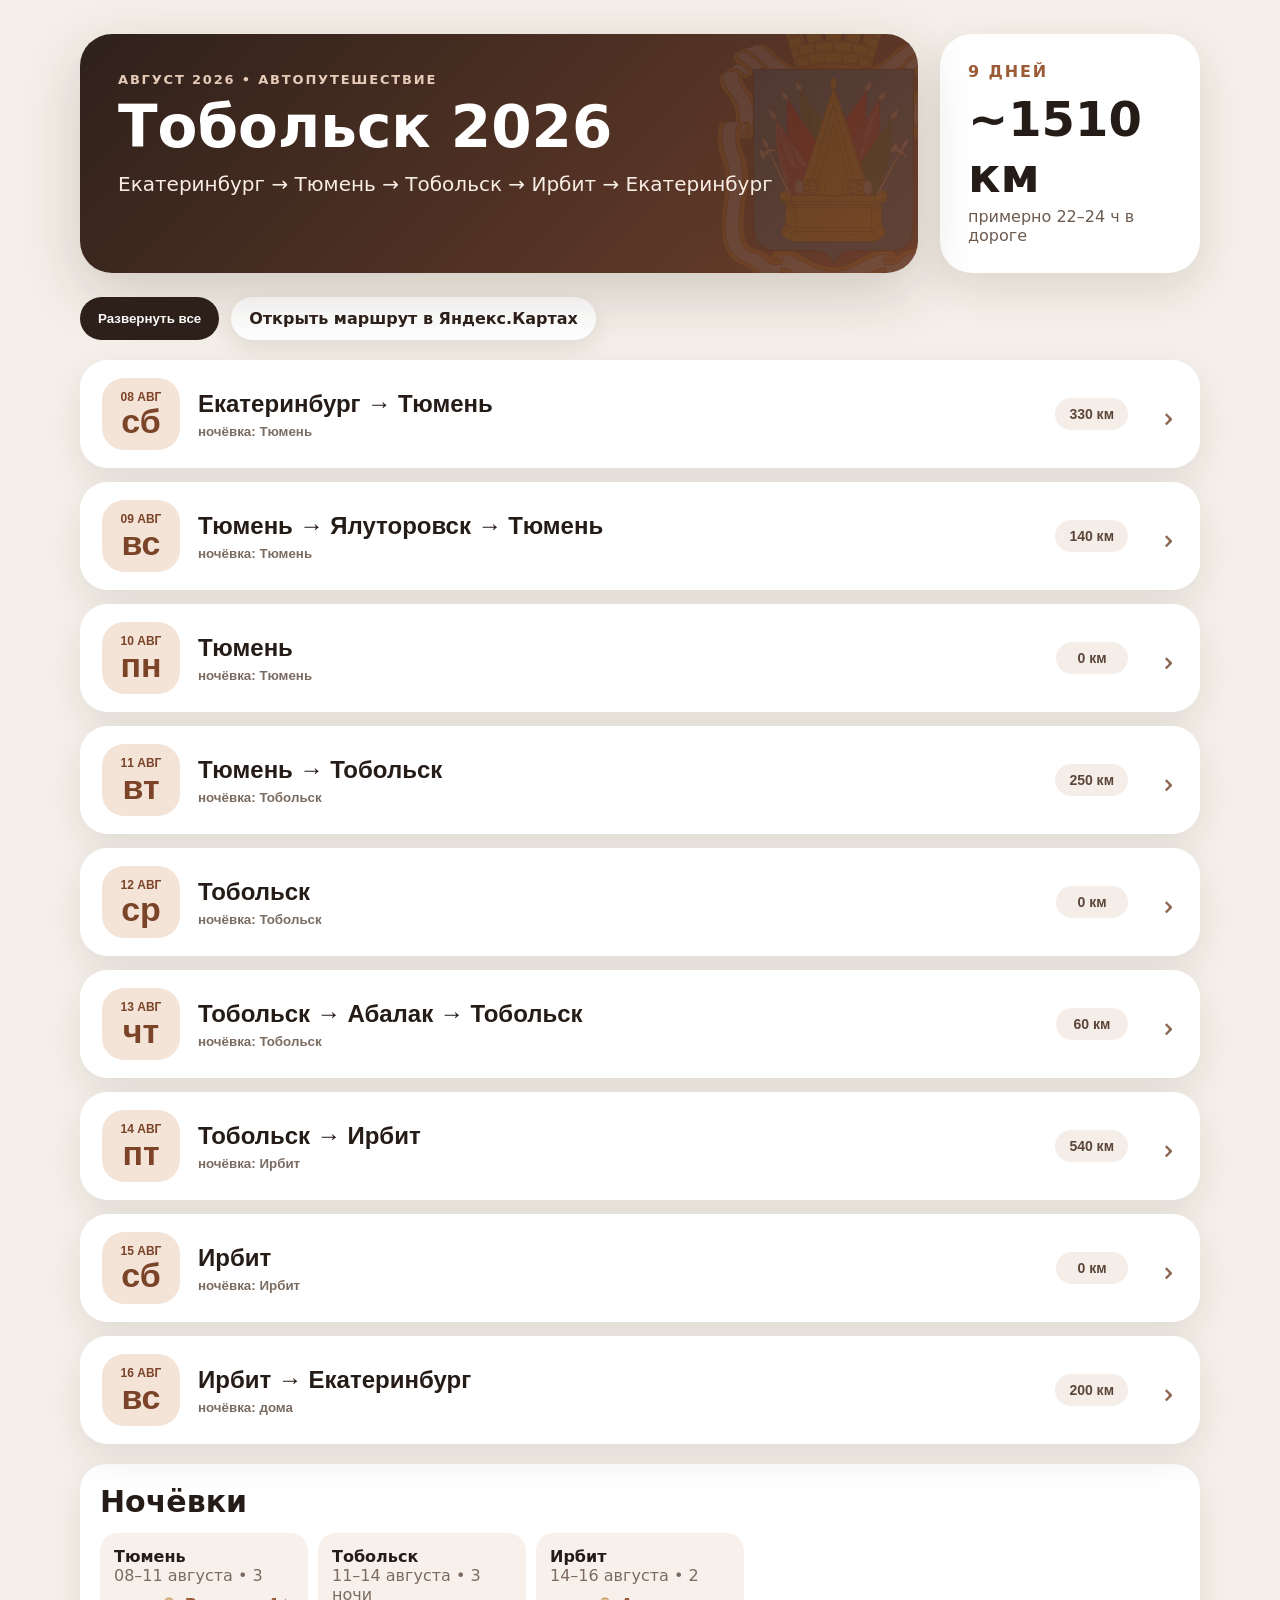
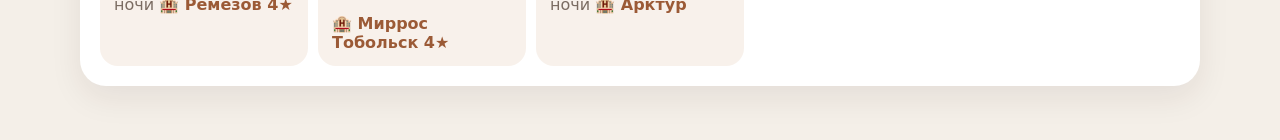
==== commit 7c433eab: "Update index.html" ====
--- a/index.html
+++ b/index.html
@@ -459,28 +459,55 @@
 
   <div class="nights">
 
-    <div>
+    <div class="hotel-card">
+
       <strong>Тюмень</strong>
+
       <span>08–11 августа • 3 ночи</span>
-      <a href="https://travel.yandex.ru/hotels/tyumen/remezov/?adults=1&checkinDate=2026-08-11&checkoutDate=2026-08-14&childrenAges=12&roomCount=1&seed=portal-hotels-search" target="_blank" rel="noreferrer">
-        Ремезов 4*
+
+      <a
+        class="hotel-link"
+        href="https://travel.yandex.ru/hotels/tyumen/remezov/?adults=1&checkinDate=2026-08-08&checkoutDate=2026-08-11&childrenAges=12&roomCount=1&seed=portal-hotels-search"
+        target="_blank"
+        rel="noreferrer"
+      >
+        🏨 Ремезов 4★
       </a>
-    </div>
-
-    <div>
+
+    </div>
+
+    <div class="hotel-card">
+
       <strong>Тобольск</strong>
+
       <span>11–14 августа • 3 ночи</span>
-      <a href="https://travel.yandex.ru/hotels/tobolsk/mirros-otel-tobolsk/?adults=1&checkinDate=2026-08-11&checkoutDate=2026-08-14&childrenAges=12&roomCount=1&seed=portal-hotels-search" target="_blank" rel="noreferrer">
-        Миррос Тобольск 4*
+
+      <a
+        class="hotel-link"
+        href="https://travel.yandex.ru/hotels/tobolsk/mirros-otel-tobolsk/?adults=1&checkinDate=2026-08-11&checkoutDate=2026-08-14&childrenAges=12&roomCount=1&seed=portal-hotels-search"
+        target="_blank"
+        rel="noreferrer"
+      >
+        🏨 Миррос Тобольск 4★
       </a>
-    </div>
-
-    <div>
+
+    </div>
+
+    <div class="hotel-card">
+
       <strong>Ирбит</strong>
+
       <span>14–16 августа • 2 ночи</span>
-      <a href="https://travel.yandex.ru/hotels/irbit/arktur/?adults=1&checkinDate=2026-08-11&checkoutDate=2026-08-14&childrenAges=12&roomCount=1&seed=portal-hotels-search" target="_blank" rel="noreferrer">
-        Арктур
+
+      <a
+        class="hotel-link"
+        href="https://travel.yandex.ru/hotels/irbit/arktur/?adults=1&checkinDate=2026-08-14&checkoutDate=2026-08-16&childrenAges=12&roomCount=1&seed=portal-hotels-search"
+        target="_blank"
+        rel="noreferrer"
+      >
+        🏨 Арктур
       </a>
+
     </div>
 
   </div>
